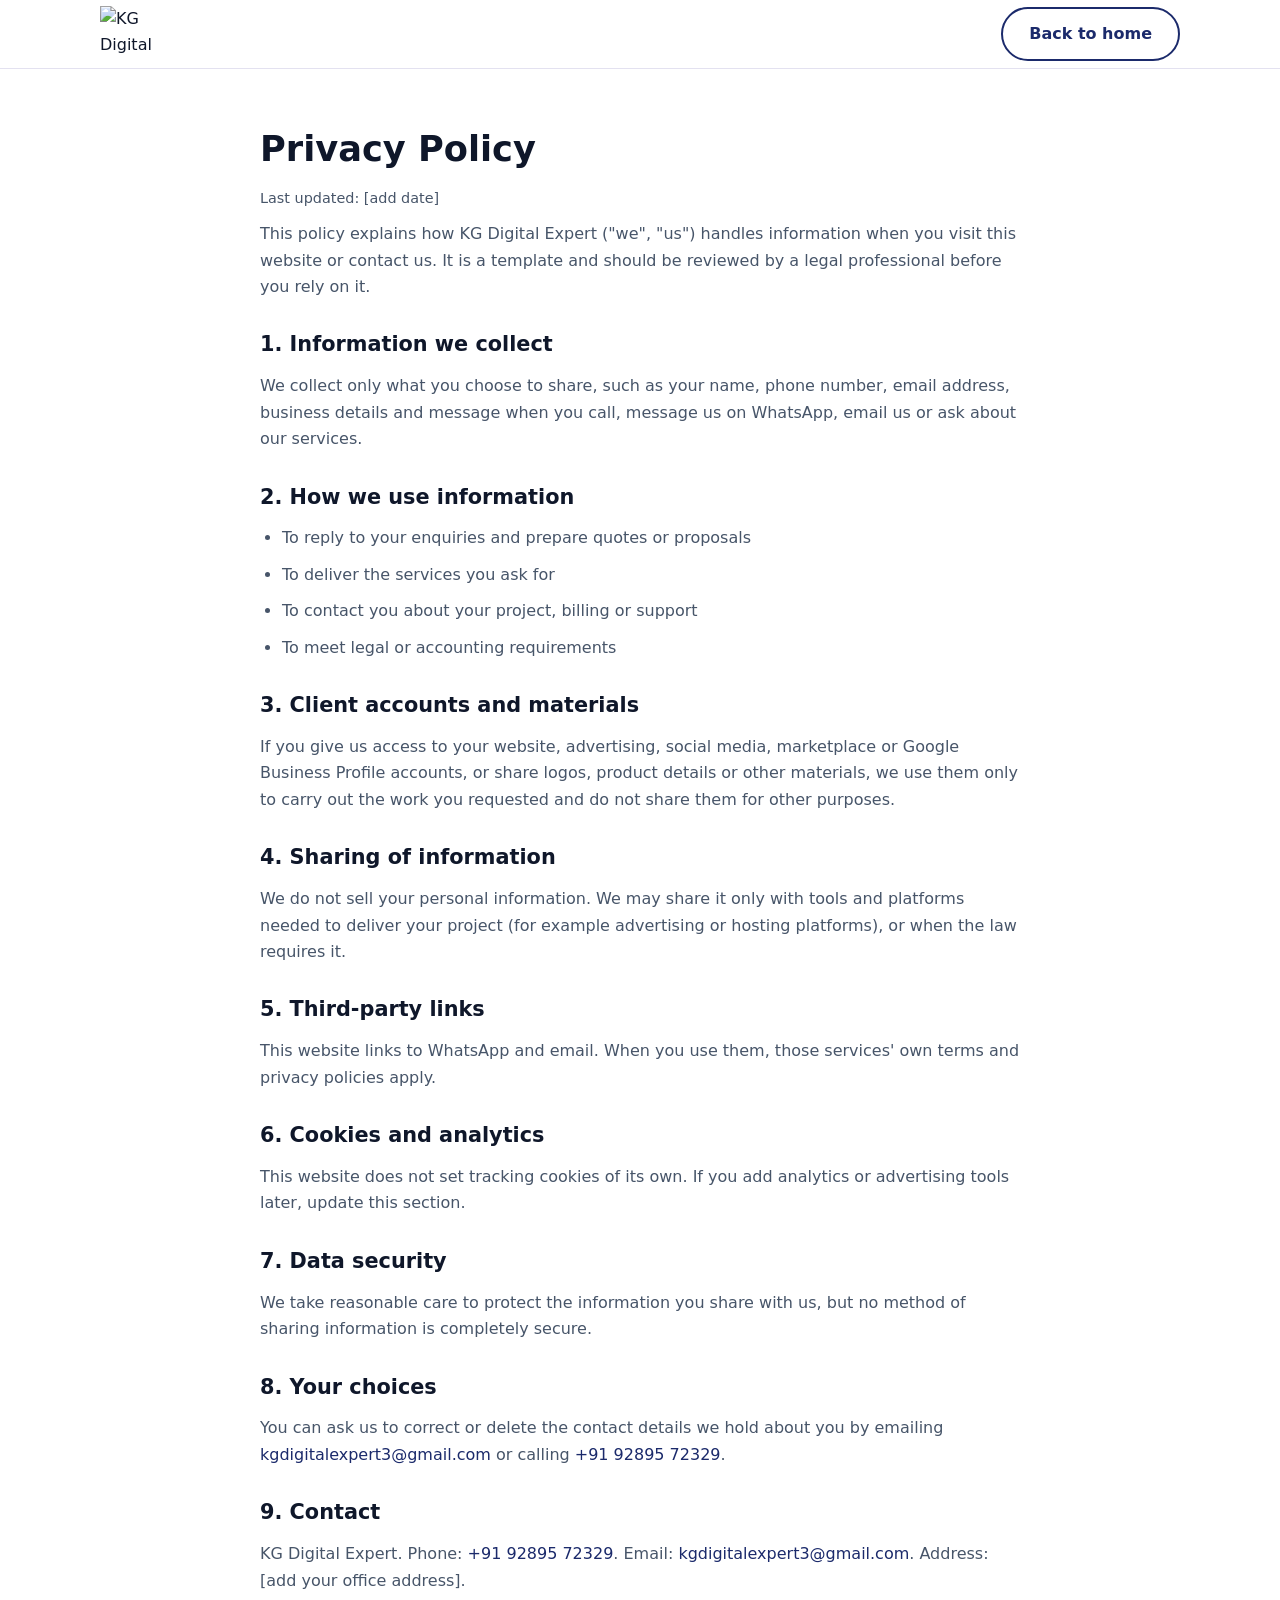
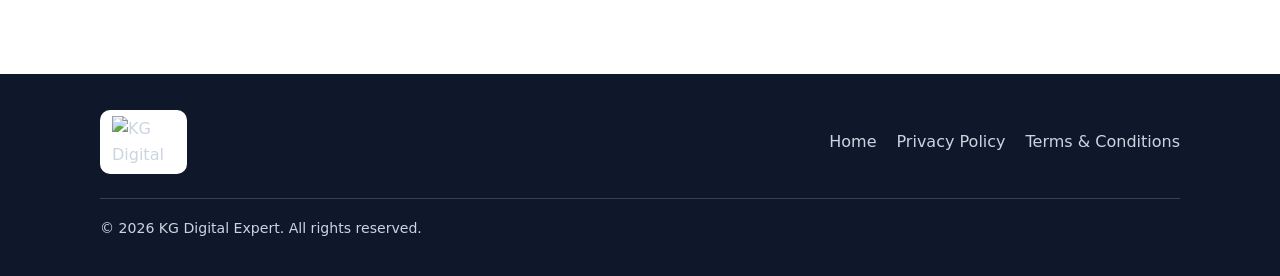
==== privacy.html @ b7b252a4 "Add files via upload" ====
<!DOCTYPE html>
<html lang="en">
<head>
  <meta charset="utf-8">
  <meta name="viewport" content="width=device-width, initial-scale=1">
  <title>Privacy Policy | KG Digital Expert</title>
  <meta name="description" content="How KG Digital Expert collects, uses and protects your information.">
  <link rel="icon" type="image/png" href="assets/favicon.png">
  <link rel="stylesheet" href="styles.css">
</head>
<body>
  <header class="site-header">
    <div class="container nav-wrap">
      <a class="brand" href="index.html"><img src="assets/logo.svg" alt="KG Digital Expert" width="763" height="629"></a>
      <a class="btn btn-outline" href="index.html">Back to home</a>
    </div>
  </header>

  <main class="legal">
    <div class="container">
      <h1>Privacy Policy</h1>
      <p class="updated">Last updated: [add date]</p>

      <p>This policy explains how KG Digital Expert ("we", "us") handles information when you visit this website or contact us. It is a template and should be reviewed by a legal professional before you rely on it.</p>

      <h2>1. Information we collect</h2>
      <p>We collect only what you choose to share, such as your name, phone number, email address, business details and message when you call, message us on WhatsApp, email us or ask about our services.</p>

      <h2>2. How we use information</h2>
      <ul>
        <li>To reply to your enquiries and prepare quotes or proposals</li>
        <li>To deliver the services you ask for</li>
        <li>To contact you about your project, billing or support</li>
        <li>To meet legal or accounting requirements</li>
      </ul>

      <h2>3. Client accounts and materials</h2>
      <p>If you give us access to your website, advertising, social media, marketplace or Google Business Profile accounts, or share logos, product details or other materials, we use them only to carry out the work you requested and do not share them for other purposes.</p>

      <h2>4. Sharing of information</h2>
      <p>We do not sell your personal information. We may share it only with tools and platforms needed to deliver your project (for example advertising or hosting platforms), or when the law requires it.</p>

      <h2>5. Third-party links</h2>
      <p>This website links to WhatsApp and email. When you use them, those services' own terms and privacy policies apply.</p>

      <h2>6. Cookies and analytics</h2>
      <p>This website does not set tracking cookies of its own. If you add analytics or advertising tools later, update this section.</p>

      <h2>7. Data security</h2>
      <p>We take reasonable care to protect the information you share with us, but no method of sharing information is completely secure.</p>

      <h2>8. Your choices</h2>
      <p>You can ask us to correct or delete the contact details we hold about you by emailing <a href="mailto:kgdigitalexpert3@gmail.com">kgdigitalexpert3@gmail.com</a> or calling <a href="tel:+919289572329">+91 92895 72329</a>.</p>

      <h2>9. Contact</h2>
      <p>KG Digital Expert. Phone: <a href="tel:+919289572329">+91 92895 72329</a>. Email: <a href="mailto:kgdigitalexpert3@gmail.com">kgdigitalexpert3@gmail.com</a>. Address: [add your office address].</p>
    </div>
  </main>

  <footer class="site-footer">
    <div class="container">
      <div class="footer-top">
        <div class="footer-brand"><img src="assets/logo.svg" alt="KG Digital Expert" width="763" height="629"></div>
        <ul class="footer-links">
          <li><a href="index.html">Home</a></li>
          <li><a href="privacy.html">Privacy Policy</a></li>
          <li><a href="terms.html">Terms &amp; Conditions</a></li>
        </ul>
      </div>
      <p class="copy">&copy; 2026 KG Digital Expert. All rights reserved.</p>
    </div>
  </footer>
</body>
</html>
---- styles.css ----
:root {
  --primary: #1b2a6b;
  --primary-dark: #111b4a;
  --accent: #f26a21;
  --whatsapp: #16a34a;
  --ink: #0f172a;
  --muted: #475569;
  --bg: #ffffff;
  --bg-soft: #f5f4fb;
  --border: #e3e1f0;
  --radius: 14px;
  --max: 1120px;
}

* { box-sizing: border-box; margin: 0; padding: 0; }
html { scroll-behavior: smooth; scroll-padding-top: 80px; }
body {
  font-family: system-ui, -apple-system, "Segoe UI", Roboto, Arial, sans-serif;
  color: var(--ink);
  background: var(--bg);
  line-height: 1.65;
}
img { max-width: 100%; display: block; }
a { color: var(--primary); text-decoration: none; }
a:hover { text-decoration: underline; }
.container { width: 100%; max-width: var(--max); margin: 0 auto; padding: 0 20px; }

.skip-link {
  position: absolute; left: -999px; top: 8px;
  background: var(--primary); color: #fff; padding: 8px 14px; border-radius: 8px; z-index: 200;
}
.skip-link:focus { left: 8px; text-decoration: none; }

/* Header */
.site-header {
  position: sticky; top: 0; z-index: 100;
  background: rgba(255,255,255,.96); backdrop-filter: blur(8px);
  border-bottom: 1px solid var(--border);
}
.nav-wrap { display: flex; align-items: center; justify-content: space-between; min-height: 68px; }
.brand { display: flex; align-items: center; gap: 12px; color: var(--ink); }
.brand:hover { text-decoration: none; }
.brand img { height: 56px; width: auto; }
.brand-text { display: flex; flex-direction: column; line-height: 1.2; }
.brand-name { font-weight: 800; font-size: 1.1rem; letter-spacing: .01em; }
.brand-tag { font-size: .75rem; color: var(--muted); }

.nav-list { display: flex; gap: 26px; list-style: none; align-items: center; }
.nav-list a { color: var(--ink); font-weight: 500; }
.nav-list a:hover { color: var(--primary); text-decoration: none; }
.nav-list .nav-call { background: var(--primary); color: #fff; padding: 8px 18px; border-radius: 999px; font-weight: 600; }
.nav-list .nav-call:hover { background: var(--primary-dark); color: #fff; }

.menu-toggle {
  display: none; background: none; border: 1px solid var(--border);
  border-radius: 10px; padding: 8px 12px; font-size: 1rem; cursor: pointer; color: var(--ink);
}

/* Buttons */
.btn {
  display: inline-block; padding: 12px 26px; border-radius: 999px;
  font-weight: 600; border: 2px solid transparent; cursor: pointer; transition: .2s; font-size: 1rem;
}
.btn:hover { text-decoration: none; transform: translateY(-1px); }
.btn-primary { background: var(--primary); color: #fff; }
.btn-primary:hover { background: var(--primary-dark); }
.btn-outline { border-color: var(--primary); color: var(--primary); background: transparent; }
.btn-outline:hover { background: var(--primary); color: #fff; }
.btn-whatsapp { background: var(--whatsapp); color: #fff; }
.btn-whatsapp:hover { background: #15803d; }

/* Sections */
section { padding: 80px 0; }
.eyebrow {
  text-transform: uppercase; letter-spacing: .12em; font-size: .78rem;
  font-weight: 700; color: var(--primary); margin-bottom: 10px;
}
h1 { font-size: clamp(2rem, 5vw, 3.1rem); line-height: 1.15; margin-bottom: 18px; }
h1 em { font-style: normal; color: var(--primary); }
h2 { font-size: clamp(1.6rem, 3.5vw, 2.2rem); line-height: 1.2; margin-bottom: 16px; }
h3 { font-size: 1.15rem; margin-bottom: 8px; }
.lead { color: var(--muted); font-size: 1.1rem; max-width: 640px; }
.section-head { margin-bottom: 40px; }

/* Hero */
.hero { background: linear-gradient(180deg, var(--bg-soft), #fff); padding: 80px 0 70px; }
.hero-grid { display: grid; grid-template-columns: 1.1fr .9fr; gap: 48px; align-items: center; }
.hero-actions { display: flex; flex-wrap: wrap; gap: 14px; margin-top: 28px; }
.badges { display: flex; flex-wrap: wrap; gap: 10px; margin-top: 26px; list-style: none; }
.badges li {
  background: #fff; border-left: 3px solid var(--accent); border: 1px solid var(--border); border-radius: 999px;
  padding: 6px 14px; font-size: .9rem; font-weight: 600; color: var(--primary-dark);
}
.hero-img img {
  border-radius: var(--radius); box-shadow: 0 20px 50px rgba(27,42,107,.18);
  width: 100%; max-width: 480px; margin: 0 auto; background: #fff; border: 1px solid var(--border);
}

/* About */
.about-grid { display: grid; grid-template-columns: 1.4fr 1fr; gap: 48px; align-items: start; }
.about-grid p + p { margin-top: 14px; color: var(--muted); }
.stats { display: grid; gap: 16px; }
.stat {
  background: var(--bg-soft); border: 1px solid var(--border);
  border-radius: var(--radius); padding: 20px;
}
.stat strong { display: block; font-size: 2rem; color: var(--primary); line-height: 1.1; }
.stat span { color: var(--muted); font-size: .95rem; }

/* Products */
.products { background: var(--bg-soft); }
.product-cards { display: grid; grid-template-columns: repeat(auto-fit, minmax(240px, 1fr)); gap: 24px; }
.product-card {
  background: #fff; border: 1px solid var(--border); border-radius: var(--radius);
  overflow: hidden; display: flex; flex-direction: column; transition: .2s;
}
.product-card:hover { box-shadow: 0 12px 30px rgba(27,42,107,.14); transform: translateY(-3px); }
.product-card img { width: 100%; aspect-ratio: 4 / 5; object-fit: cover; }
.product-body { padding: 18px 20px 22px; display: flex; flex-direction: column; gap: 6px; flex: 1; }
.product-body p { color: var(--muted); font-size: .95rem; flex: 1; }
.product-body .btn { margin-top: 10px; text-align: center; padding: 10px 18px; }

/* Services */
.cards { display: grid; grid-template-columns: repeat(auto-fit, minmax(250px, 1fr)); gap: 24px; }
.card {
  background: #fff; border: 1px solid var(--border); border-radius: var(--radius);
  padding: 26px; transition: .2s;
}
.card:hover { box-shadow: 0 12px 30px rgba(27,42,107,.12); transform: translateY(-3px); }
.card p { color: var(--muted); font-size: .98rem; }
.card-icon {
  width: 48px; height: 48px; border-radius: 12px; background: var(--bg-soft);
  border: 1px solid var(--border); display: grid; place-items: center; font-size: 1.5rem; margin-bottom: 14px;
}

/* Contact */
.contact { background: var(--bg-soft); }
.contact-grid { display: grid; grid-template-columns: repeat(auto-fit, minmax(240px, 1fr)); gap: 24px; }
.contact-box { background: #fff; border: 1px solid var(--border); border-radius: var(--radius); padding: 24px; }
.contact-box p, .contact-box a { word-break: break-word; }
.contact-actions { display: flex; flex-wrap: wrap; gap: 14px; margin-top: 28px; }

/* Footer */
.site-footer { background: var(--ink); color: #cbd5e1; padding: 36px 0; }
.footer-top { display: flex; flex-wrap: wrap; gap: 20px; justify-content: space-between; align-items: center; }
.footer-brand img { height: 64px; width: auto; background: #fff; border-radius: 10px; padding: 6px 12px; }
.footer-links { display: flex; flex-wrap: wrap; gap: 20px; list-style: none; }
.footer-links a { color: #cbd5e1; }
.copy { margin-top: 24px; padding-top: 18px; border-top: 1px solid #334155; font-size: .88rem; }

/* Floating call button (mobile) */
.float-call {
  display: none; position: fixed; right: 16px; bottom: 16px; z-index: 150;
  background: var(--whatsapp); color: #fff; padding: 12px 20px; border-radius: 999px;
  font-weight: 700; box-shadow: 0 8px 20px rgba(0,0,0,.25);
}
.float-call:hover { text-decoration: none; background: #15803d; }

/* Legal pages */
.legal { padding: 60px 0 80px; }
.legal .container { max-width: 800px; }
.legal h1 { font-size: 2.2rem; }
.legal h2 { font-size: 1.3rem; margin-top: 32px; }
.legal p, .legal li { color: var(--muted); margin-top: 10px; }
.legal ul { margin-left: 22px; }
.updated { color: var(--muted); font-size: .9rem; }

/* Responsive */
@media (max-width: 860px) {
  .hero-grid, .about-grid { grid-template-columns: 1fr; }
  section { padding: 56px 0; }
  .menu-toggle { display: block; }
  .nav { display: none; position: absolute; top: 68px; left: 0; right: 0; background: #fff; border-bottom: 1px solid var(--border); }
  .nav.open { display: block; }
  .nav-list { flex-direction: column; align-items: stretch; gap: 0; padding: 8px 20px 16px; }
  .nav-list a { display: block; padding: 12px 0; }
  .nav-list .nav-call { text-align: center; margin-top: 8px; }
  .float-call { display: block; }
}
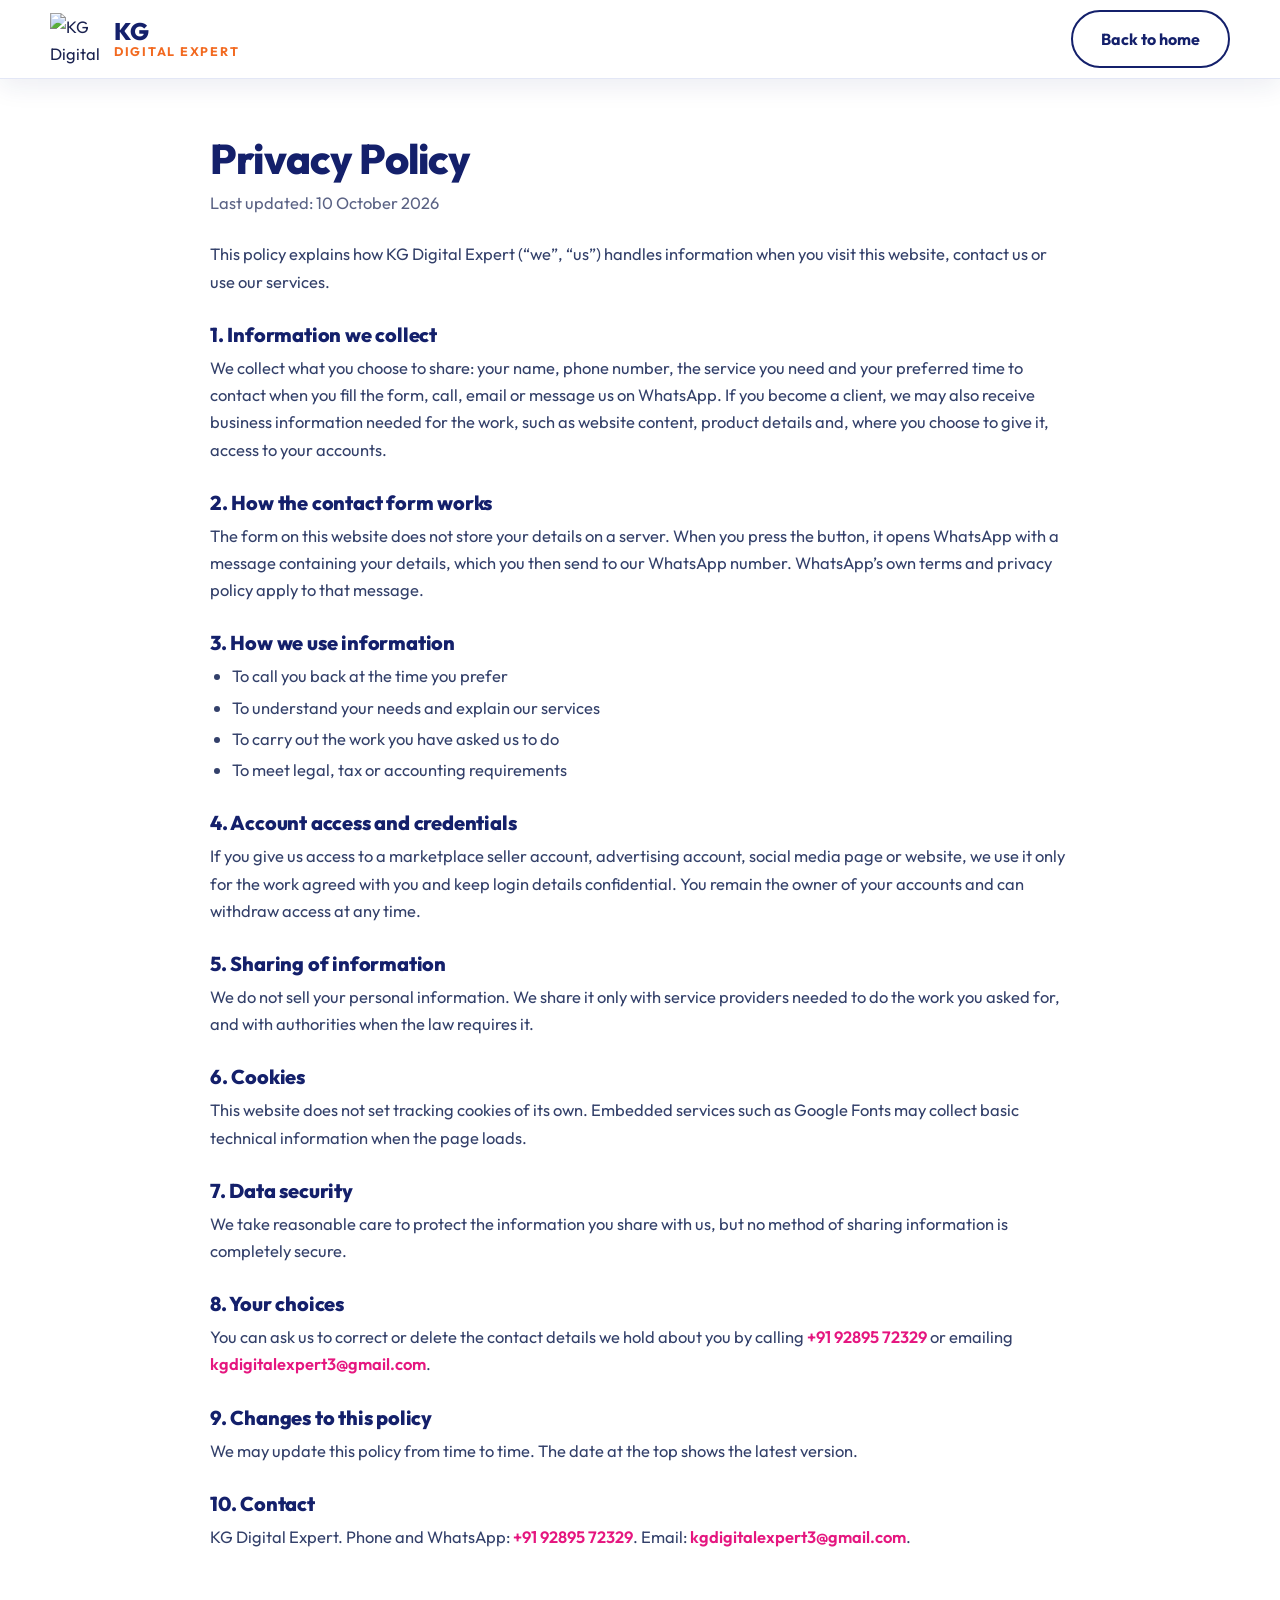
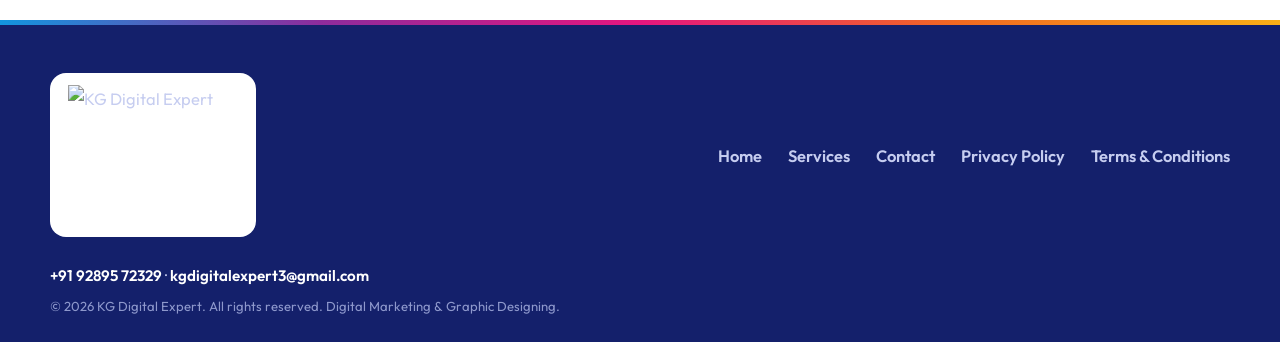
==== commit e2c2a6aa: "Add files via upload" ====
--- a/privacy.html
+++ b/privacy.html
@@ -5,55 +5,51 @@
   <meta name="viewport" content="width=device-width, initial-scale=1">
   <title>Privacy Policy | KG Digital Expert</title>
   <meta name="description" content="How KG Digital Expert collects, uses and protects your information.">
+  <meta name="theme-color" content="#14206b">
   <link rel="icon" type="image/png" href="assets/favicon.png">
+  <link rel="preconnect" href="https://fonts.googleapis.com">
+  <link rel="preconnect" href="https://fonts.gstatic.com" crossorigin>
+  <link rel="stylesheet" href="https://fonts.googleapis.com/css2?family=Outfit:wght@400;500;600;700;800&amp;display=swap">
   <link rel="stylesheet" href="styles.css">
 </head>
 <body>
-  <header class="site-header">
+  <header class="site-header scrolled">
     <div class="container nav-wrap">
-      <a class="brand" href="index.html"><img src="assets/logo.svg" alt="KG Digital Expert" width="763" height="629"></a>
+      <a class="brand" href="index.html"><img src="assets/favicon.png" alt="KG Digital Expert logo" width="52" height="52"><span class="brand-text"><span class="brand-name">KG</span><span class="brand-tag">Digital Expert</span></span></a>
       <a class="btn btn-outline" href="index.html">Back to home</a>
     </div>
   </header>
-
   <main class="legal">
     <div class="container">
       <h1>Privacy Policy</h1>
-      <p class="updated">Last updated: [add date]</p>
+      <p class="updated">Last updated: 10 October 2026</p>
 
-      <p>This policy explains how KG Digital Expert ("we", "us") handles information when you visit this website or contact us. It is a template and should be reviewed by a legal professional before you rely on it.</p>
-
+      <p>This policy explains how KG Digital Expert (&ldquo;we&rdquo;, &ldquo;us&rdquo;) handles information when you visit this website, contact us or use our services.</p>
       <h2>1. Information we collect</h2>
-      <p>We collect only what you choose to share, such as your name, phone number, email address, business details and message when you call, message us on WhatsApp, email us or ask about our services.</p>
-
-      <h2>2. How we use information</h2>
+      <p>We collect what you choose to share: your name, phone number, the service you need and your preferred time to contact when you fill the form, call, email or message us on WhatsApp. If you become a client, we may also receive business information needed for the work, such as website content, product details and, where you choose to give it, access to your accounts.</p>
+      <h2>2. How the contact form works</h2>
+      <p>The form on this website does not store your details on a server. When you press the button, it opens WhatsApp with a message containing your details, which you then send to our WhatsApp number. WhatsApp&rsquo;s own terms and privacy policy apply to that message.</p>
+      <h2>3. How we use information</h2>
       <ul>
-        <li>To reply to your enquiries and prepare quotes or proposals</li>
-        <li>To deliver the services you ask for</li>
-        <li>To contact you about your project, billing or support</li>
-        <li>To meet legal or accounting requirements</li>
+        <li>To call you back at the time you prefer</li>
+        <li>To understand your needs and explain our services</li>
+        <li>To carry out the work you have asked us to do</li>
+        <li>To meet legal, tax or accounting requirements</li>
       </ul>
-
-      <h2>3. Client accounts and materials</h2>
-      <p>If you give us access to your website, advertising, social media, marketplace or Google Business Profile accounts, or share logos, product details or other materials, we use them only to carry out the work you requested and do not share them for other purposes.</p>
-
-      <h2>4. Sharing of information</h2>
-      <p>We do not sell your personal information. We may share it only with tools and platforms needed to deliver your project (for example advertising or hosting platforms), or when the law requires it.</p>
-
-      <h2>5. Third-party links</h2>
-      <p>This website links to WhatsApp and email. When you use them, those services' own terms and privacy policies apply.</p>
-
-      <h2>6. Cookies and analytics</h2>
-      <p>This website does not set tracking cookies of its own. If you add analytics or advertising tools later, update this section.</p>
-
+      <h2>4. Account access and credentials</h2>
+      <p>If you give us access to a marketplace seller account, advertising account, social media page or website, we use it only for the work agreed with you and keep login details confidential. You remain the owner of your accounts and can withdraw access at any time.</p>
+      <h2>5. Sharing of information</h2>
+      <p>We do not sell your personal information. We share it only with service providers needed to do the work you asked for, and with authorities when the law requires it.</p>
+      <h2>6. Cookies</h2>
+      <p>This website does not set tracking cookies of its own. Embedded services such as Google Fonts may collect basic technical information when the page loads.</p>
       <h2>7. Data security</h2>
       <p>We take reasonable care to protect the information you share with us, but no method of sharing information is completely secure.</p>
-
       <h2>8. Your choices</h2>
-      <p>You can ask us to correct or delete the contact details we hold about you by emailing <a href="mailto:kgdigitalexpert3@gmail.com">kgdigitalexpert3@gmail.com</a> or calling <a href="tel:+919289572329">+91 92895 72329</a>.</p>
-
-      <h2>9. Contact</h2>
-      <p>KG Digital Expert. Phone: <a href="tel:+919289572329">+91 92895 72329</a>. Email: <a href="mailto:kgdigitalexpert3@gmail.com">kgdigitalexpert3@gmail.com</a>. Address: [add your office address].</p>
+      <p>You can ask us to correct or delete the contact details we hold about you by calling <a href="tel:+919289572329">+91 92895 72329</a> or emailing <a href="mailto:kgdigitalexpert3@gmail.com">kgdigitalexpert3@gmail.com</a>.</p>
+      <h2>9. Changes to this policy</h2>
+      <p>We may update this policy from time to time. The date at the top shows the latest version.</p>
+      <h2>10. Contact</h2>
+      <p>KG Digital Expert. Phone and WhatsApp: <a href="tel:+919289572329">+91 92895 72329</a>. Email: <a href="mailto:kgdigitalexpert3@gmail.com">kgdigitalexpert3@gmail.com</a>.</p>
     </div>
   </main>
 
@@ -63,12 +59,16 @@
         <div class="footer-brand"><img src="assets/logo.svg" alt="KG Digital Expert" width="763" height="629"></div>
         <ul class="footer-links">
           <li><a href="index.html">Home</a></li>
+          <li><a href="index.html#services">Services</a></li>
+          <li><a href="index.html#contact">Contact</a></li>
           <li><a href="privacy.html">Privacy Policy</a></li>
           <li><a href="terms.html">Terms &amp; Conditions</a></li>
         </ul>
       </div>
-      <p class="copy">&copy; 2026 KG Digital Expert. All rights reserved.</p>
+      <p class="footer-addr"><a href="tel:+919289572329">+91 92895 72329</a> &middot; <a href="mailto:kgdigitalexpert3@gmail.com">kgdigitalexpert3@gmail.com</a></p>
+      <p class="copy">&copy; <span id="yr">2026</span> KG Digital Expert. All rights reserved. Digital Marketing &amp; Graphic Designing.</p>
     </div>
   </footer>
+  <script>document.getElementById('yr').textContent=new Date().getFullYear();</script>
 </body>
 </html>
--- a/styles.css
+++ b/styles.css
@@ -1,179 +1,174 @@
-:root {
-  --primary: #1b2a6b;
-  --primary-dark: #111b4a;
-  --accent: #f26a21;
-  --whatsapp: #16a34a;
-  --ink: #0f172a;
-  --muted: #475569;
-  --bg: #ffffff;
-  --bg-soft: #f5f4fb;
-  --border: #e3e1f0;
-  --radius: 14px;
-  --max: 1120px;
+/* KG Digital Expert - colours come from the logo and are variables, change them here */
+:root{--navy:#14206b;--blue:#1296e0;--orange:#f26a21;--yellow:#fbb017;--pink:#e5167f;--purple:#8e2c9c;--green:#25d366;--ink:#1a2250;--muted:#5b6385;--cream:#f6f8ff;--line:#e3e7f6;
+--grad:linear-gradient(90deg,var(--blue),var(--purple),var(--pink),var(--orange),var(--yellow))}
+*{box-sizing:border-box;margin:0;padding:0}
+html{scroll-behavior:smooth;scroll-padding-top:90px}
+body{font-family:'Outfit',system-ui,-apple-system,Segoe UI,Roboto,Arial,sans-serif;color:var(--ink);background:#fff;line-height:1.65;font-size:16.5px;-webkit-font-smoothing:antialiased;overflow-x:hidden}
+img{max-width:100%;height:auto;display:block}
+a{color:inherit;text-decoration:none}
+ul{list-style:none}
+.container{width:min(1180px,100% - 40px);margin-inline:auto}
+h1,h2,h3{line-height:1.15;color:var(--navy);font-weight:800}
+h1{font-size:clamp(2.2rem,5vw,3.7rem);letter-spacing:-.02em}
+h2{font-size:clamp(1.7rem,3.2vw,2.5rem);letter-spacing:-.01em}
+h3{font-size:1.22rem}
+.grad{background:linear-gradient(90deg,var(--blue),var(--purple),var(--pink),var(--orange),var(--blue));background-size:250% 100%;-webkit-background-clip:text;background-clip:text;color:transparent;animation:shift 6s linear infinite}
+@keyframes shift{to{background-position:250% 0}}
+.eyebrow{display:inline-block;font-size:.8rem;font-weight:700;letter-spacing:.14em;text-transform:uppercase;color:var(--pink);margin-bottom:12px}
+.progress{position:fixed;top:0;left:0;height:4px;width:0;background:var(--grad);z-index:100}
+.btn{display:inline-flex;align-items:center;justify-content:center;gap:8px;padding:14px 28px;border-radius:999px;font-weight:700;font-size:1rem;border:2px solid transparent;cursor:pointer;font-family:inherit;transition:transform .2s,box-shadow .2s,background .2s}
+.btn:hover{transform:translateY(-3px)}
+.btn-primary{background:linear-gradient(100deg,var(--orange),var(--pink),var(--purple));background-size:200% 100%;color:#fff;box-shadow:0 10px 24px rgba(229,22,127,.3);animation:pulse 2.8s ease-in-out infinite}
+.btn-primary:hover{background-position:100% 0}
+@keyframes pulse{0%,100%{box-shadow:0 10px 24px rgba(229,22,127,.3)}50%{box-shadow:0 10px 34px rgba(242,106,33,.5)}}
+.btn-whatsapp{background:var(--green);color:#fff;box-shadow:0 10px 24px rgba(37,211,102,.3)}
+.btn-outline{border-color:var(--navy);color:var(--navy);background:#fff}
+.btn-outline:hover{background:var(--navy);color:#fff}
+.btn-light{background:#fff;color:var(--navy)}
+.btn-block{width:100%}
+.topbar{background:var(--navy);color:#cdd6ff;font-size:.85rem}
+.topbar-in{display:flex;justify-content:space-between;align-items:center;gap:16px;padding:8px 0}
+.tb-links{display:flex;gap:22px}
+.topbar a{display:inline-flex;align-items:center;gap:6px;font-weight:600;color:#fff}
+.site-header{position:sticky;top:0;z-index:50;background:rgba(255,255,255,.92);backdrop-filter:blur(10px);border-bottom:1px solid transparent;transition:box-shadow .3s,border-color .3s}
+.site-header.scrolled{border-color:var(--line);box-shadow:0 8px 24px rgba(20,32,107,.08)}
+.nav-wrap{display:flex;align-items:center;justify-content:space-between;gap:20px;padding:10px 0}
+.brand{display:flex;align-items:center;gap:12px}
+.brand img{width:52px;height:52px;object-fit:contain}
+.brand-text{display:flex;flex-direction:column;line-height:1}
+.brand-name{font-weight:800;font-size:1.5rem;color:var(--navy)}
+.brand-tag{font-weight:700;font-size:.78rem;letter-spacing:.14em;text-transform:uppercase;color:var(--orange);margin-top:3px}
+.nav{display:flex;align-items:center;gap:26px;font-weight:600;font-size:.97rem}
+.nav a:not(.btn){position:relative;padding:4px 0}
+.nav a:not(.btn)::after{content:"";position:absolute;left:0;bottom:-2px;height:3px;width:0;border-radius:3px;background:var(--grad);transition:width .3s}
+.nav a:not(.btn):hover::after{width:100%}
+.nav-cta{padding:10px 22px}
+.menu-btn{display:none;background:var(--navy);color:#fff;border:0;border-radius:8px;padding:9px 16px;font-weight:700;font-family:inherit;cursor:pointer}
+.hero{position:relative;background:linear-gradient(180deg,var(--cream),#fff);padding:72px 0 90px;overflow:hidden}
+.blob{position:absolute;border-radius:50%;filter:blur(70px);opacity:.35;animation:float 12s ease-in-out infinite}
+.b1{width:360px;height:360px;background:var(--blue);top:-80px;left:-80px}
+.b2{width:320px;height:320px;background:var(--pink);right:-60px;top:60px;animation-delay:-4s}
+.b3{width:280px;height:280px;background:var(--yellow);bottom:-100px;left:42%;animation-delay:-8s}
+@keyframes float{0%,100%{transform:translate(0,0) scale(1)}50%{transform:translate(30px,-24px) scale(1.08)}}
+.hero-grid{position:relative;display:grid;grid-template-columns:1.1fr .9fr;gap:50px;align-items:center}
+.rot{font-size:1.2rem;font-weight:600;color:var(--muted);margin-top:16px;min-height:1.8em}
+.rot b{color:var(--orange);display:inline-block;transition:opacity .3s,transform .3s}
+.rot b.out{opacity:0;transform:translateY(8px)}
+.lead{font-size:1.1rem;color:var(--muted);margin:14px 0 28px;max-width:560px}
+.hero-actions{display:flex;flex-wrap:wrap;gap:14px}
+.hero-visual{position:relative;display:flex;justify-content:center;padding:34px}
+.hv-card{width:min(430px,100%);background:#fff;border-radius:36px;border:1px solid var(--line);box-shadow:0 30px 70px rgba(20,32,107,.16);padding:34px;transition:transform .2s ease-out;animation:bob 6s ease-in-out infinite}
+@keyframes bob{0%,100%{translate:0 0}50%{translate:0 -12px}}
+.hv-card img{width:100%;height:auto}
+.px{position:absolute;width:20px;height:20px;border-radius:5px;animation:drift 5s ease-in-out infinite}
+.p1{background:var(--blue);top:6%;right:12%}.p2{background:var(--pink);top:14%;right:3%;animation-delay:-1s;width:14px;height:14px}
+.p3{background:var(--orange);top:24%;right:8%;animation-delay:-2s;width:26px;height:26px}.p4{background:var(--yellow);bottom:12%;right:5%;animation-delay:-3s}
+.p5{background:var(--purple);bottom:4%;left:20%;animation-delay:-.5s;width:14px;height:14px}.p6{background:var(--blue);top:40%;left:0;animation-delay:-2.5s;width:16px;height:16px}
+.p7{background:var(--pink);bottom:28%;left:4%;animation-delay:-1.5s;width:12px;height:12px}.p8{background:var(--yellow);top:2%;left:30%;animation-delay:-3.5s;width:14px;height:14px}
+@keyframes drift{0%,100%{transform:translate(0,0) rotate(0)}50%{transform:translate(10px,-18px) rotate(25deg)}}
+.chip{position:absolute;display:flex;align-items:center;gap:8px;background:#fff;color:var(--navy);padding:10px 18px;border-radius:999px;font-weight:700;font-size:.92rem;box-shadow:0 14px 30px rgba(20,32,107,.18);animation:bob 5s ease-in-out infinite}
+.chip svg{color:var(--pink)}
+.c1{top:10px;left:0}.c2{top:50%;right:-6px;animation-delay:-2s}.c3{bottom:8px;left:12px;animation-delay:-3.5s}
+.anim-in{opacity:0;transform:translateY(26px);animation:rise .8s cubic-bezier(.2,.7,.2,1) forwards;animation-delay:var(--d,0s)}
+@keyframes rise{to{opacity:1;transform:none}}
+.marquee{background:var(--navy);overflow:hidden;padding:16px 0;white-space:nowrap}
+.marquee-track{display:inline-flex;gap:0;animation:scroll 32s linear infinite}
+.marquee span{display:inline-flex;align-items:center;color:#fff;font-weight:700;font-size:1.05rem;padding:0 26px}
+.marquee span::after{content:"";width:10px;height:10px;border-radius:3px;margin-left:52px;background:var(--orange)}
+.marquee span:nth-child(3n+2)::after{background:var(--blue)}.marquee span:nth-child(3n)::after{background:var(--pink)}
+@keyframes scroll{to{transform:translateX(-50%)}}
+.section{padding:90px 0}
+.tinted{background:var(--cream)}
+.section-head{text-align:center;max-width:680px;margin:0 auto 48px}
+.section-head p{color:var(--muted);margin-top:10px}
+.about-grid{display:grid;grid-template-columns:1.1fr .9fr;gap:56px;align-items:center}
+.about-text p{color:var(--muted);margin-top:14px}
+.ticks{margin-top:20px;display:grid;gap:10px}
+.ticks li{display:flex;gap:10px;align-items:flex-start;font-weight:600}
+.ticks svg{flex:0 0 22px;color:var(--orange);margin-top:2px}
+.about-card{background:#fff;border:1px solid var(--line);border-radius:28px;padding:36px;box-shadow:0 24px 50px rgba(20,32,107,.1)}
+.cards{display:grid;grid-template-columns:repeat(3,1fr);gap:26px}
+.cards .card:last-child:nth-child(3n+1){grid-column:2}
+.card{--c:var(--blue);position:relative;background:#fff;border:1px solid var(--line);border-radius:22px;padding:32px 28px;display:flex;flex-direction:column;box-shadow:0 10px 30px rgba(20,32,107,.06);overflow:hidden;transition:transform .25s,box-shadow .25s}
+.card::before{content:"";position:absolute;left:0;top:0;right:0;height:5px;background:var(--c);transform:scaleX(0);transform-origin:left;transition:transform .4s}
+.card:hover{transform:translateY(-8px);box-shadow:0 26px 50px rgba(20,32,107,.14)}
+.card:hover::before{transform:scaleX(1)}
+.c-blue{--c:var(--blue)}.c-orange{--c:var(--orange)}.c-purple{--c:var(--purple)}.c-pink{--c:var(--pink)}.c-yellow{--c:var(--yellow)}.c-green{--c:var(--green)}
+.card-icon{width:58px;height:58px;border-radius:16px;background:var(--c);color:#fff;display:grid;place-items:center;margin-bottom:18px;transition:transform .4s}
+.card:hover .card-icon{transform:rotate(-8deg) scale(1.1)}
+.card p{color:var(--muted);margin:10px 0 14px}
+.mini{display:grid;gap:8px;margin-bottom:20px;font-size:.96rem}
+.mini li{padding-left:22px;position:relative}
+.mini li::before{content:"";position:absolute;left:0;top:.6em;width:10px;height:10px;border-radius:3px;background:var(--c)}
+.card-link{margin-top:auto;font-weight:700;color:var(--navy);display:inline-flex;align-items:center;gap:6px}
+.card-link svg{transition:transform .25s}
+.card-link:hover svg{transform:translateX(5px)}
+.steps{display:grid;grid-template-columns:repeat(4,1fr);gap:22px}
+.step{background:#fff;border:1px solid var(--line);border-radius:20px;padding:28px 22px;transition:transform .25s,box-shadow .25s}
+.step:hover{transform:translateY(-6px);box-shadow:0 20px 40px rgba(20,32,107,.1)}
+.step p{color:var(--muted);font-size:.96rem;margin-top:8px}
+.num{width:44px;height:44px;border-radius:50%;background:var(--grad);color:#fff;display:grid;place-items:center;font-weight:800;margin-bottom:14px}
+.cta{background:linear-gradient(110deg,var(--navy),#3a2a8c,var(--purple));background-size:200% 100%;animation:shift 10s ease-in-out infinite alternate;color:#fff;padding:60px 0}
+.cta h2{color:#fff}
+.cta p{color:#dcd9ff;margin-top:6px}
+.cta-in{display:flex;align-items:center;justify-content:space-between;gap:24px;flex-wrap:wrap}
+.contact-grid{display:grid;grid-template-columns:1.1fr .9fr;gap:30px;align-items:start}
+.lead-form{background:#fff;border:1px solid var(--line);border-radius:24px;padding:36px;box-shadow:0 20px 50px rgba(20,32,107,.1);border-top:5px solid transparent;border-image:var(--grad) 1}
+.lead-form h3{font-size:1.45rem;margin-bottom:12px}
+.lead-form label{display:block;font-weight:700;font-size:.9rem;margin:16px 0 6px}
+.lead-form input,.lead-form select{width:100%;padding:14px 16px;border:1.5px solid var(--line);border-radius:12px;font:inherit;background:#fff;color:var(--ink);transition:border-color .2s,box-shadow .2s}
+.lead-form input:focus,.lead-form select:focus{outline:none;border-color:var(--blue);box-shadow:0 0 0 4px rgba(18,150,224,.18)}
+.lead-form .btn{margin-top:22px}
+.form-err{margin-top:14px;color:#b3261e;font-weight:600;font-size:.92rem}
+.form-note{margin-top:12px;font-size:.82rem;color:var(--muted)}
+.contact-side{display:grid;gap:16px}
+.contact-box{display:flex;align-items:center;gap:16px;background:#fff;border:1px solid var(--line);border-radius:18px;padding:20px 22px;box-shadow:0 8px 24px rgba(20,32,107,.06);transition:transform .25s,border-color .25s}
+a.contact-box:hover{border-color:var(--pink);transform:translateX(6px)}
+.ci{width:52px;height:52px;border-radius:14px;background:var(--navy);color:#fff;display:grid;place-items:center;flex:0 0 52px}
+.contact-box:nth-child(2) .ci{background:var(--green)}.contact-box:nth-child(3) .ci{background:var(--orange)}
+.contact-box strong{display:block;color:var(--navy)}
+.contact-box em{font-style:normal;color:var(--muted);font-size:.95rem;word-break:break-word}
+.site-footer{background:var(--navy);color:#c6cdf0;padding:48px 0 24px;border-top:5px solid transparent;border-image:var(--grad) 1}
+.footer-top{display:flex;justify-content:space-between;align-items:center;gap:30px;flex-wrap:wrap}
+.footer-brand{background:#fff;border-radius:16px;padding:12px 18px}
+.footer-brand img{width:170px;height:auto}
+.footer-links{display:flex;flex-wrap:wrap;gap:10px 26px;font-weight:600}
+.footer-links a:hover{color:var(--yellow)}
+.footer-addr{margin-top:26px;font-size:.95rem}
+.footer-addr a{color:#fff;font-weight:600}
+.copy{margin-top:8px;font-size:.82rem;color:#8e98cc}
+.legal{padding:56px 0 70px}
+.legal .container{max-width:860px}
+.legal h1{font-size:clamp(1.9rem,4vw,2.6rem)}
+.legal .updated{color:var(--muted);margin:6px 0 24px}
+.legal h2{font-size:1.25rem;margin:28px 0 8px}
+.legal p,.legal li{color:#33406a}
+.legal ul{list-style:disc;padding-left:22px;display:grid;gap:4px;margin-top:6px}
+.legal a{color:var(--pink);font-weight:600}
+.mobile-bar{display:none}
+.js .reveal{opacity:0;transform:translateY(30px) scale(.97);transition:opacity .7s,transform .7s}
+.js .reveal.in{opacity:1;transform:none}
+@media(max-width:980px){
+ .hero-grid,.about-grid,.contact-grid{grid-template-columns:1fr}
+ .hero-visual{padding:14px 20px}.hv-card{width:min(340px,86%)}
+ .cards{grid-template-columns:1fr 1fr}.cards .card:last-child:nth-child(3n+1){grid-column:auto}.steps{grid-template-columns:1fr 1fr}
 }
-
-* { box-sizing: border-box; margin: 0; padding: 0; }
-html { scroll-behavior: smooth; scroll-padding-top: 80px; }
-body {
-  font-family: system-ui, -apple-system, "Segoe UI", Roboto, Arial, sans-serif;
-  color: var(--ink);
-  background: var(--bg);
-  line-height: 1.65;
+@media(max-width:860px){
+ .topbar span:first-child{display:none}.topbar-in{justify-content:center}.tb-links a:first-child{display:none}
+ .menu-btn{display:block}
+ .nav{position:absolute;left:0;right:0;top:100%;background:#fff;border-bottom:1px solid var(--line);flex-direction:column;align-items:stretch;gap:0;padding:8px 20px 18px;display:none}
+ .nav.open{display:flex}.nav a{padding:12px 0;border-bottom:1px solid var(--line)}.nav a::after{display:none}.nav .nav-cta{margin-top:12px;border:0}
+ .section{padding:62px 0}
+ .mobile-bar{display:grid;grid-template-columns:1fr 1fr;position:fixed;left:0;right:0;bottom:0;z-index:60;box-shadow:0 -6px 20px rgba(0,0,0,.15)}
+ .mobile-bar a{padding:15px;text-align:center;font-weight:800;color:#fff}
+ .mb-call{background:var(--navy)}.mb-wa{background:var(--green)}
+ body{padding-bottom:54px}
 }
-img { max-width: 100%; display: block; }
-a { color: var(--primary); text-decoration: none; }
-a:hover { text-decoration: underline; }
-.container { width: 100%; max-width: var(--max); margin: 0 auto; padding: 0 20px; }
-
-.skip-link {
-  position: absolute; left: -999px; top: 8px;
-  background: var(--primary); color: #fff; padding: 8px 14px; border-radius: 8px; z-index: 200;
+@media(max-width:600px){
+ .cards,.steps{grid-template-columns:1fr}.lead-form{padding:24px 20px}.hero{padding:40px 0 56px}
+ .btn{width:100%}.hero-actions{flex-direction:column}.c2{right:0}
 }
-.skip-link:focus { left: 8px; text-decoration: none; }
-
-/* Header */
-.site-header {
-  position: sticky; top: 0; z-index: 100;
-  background: rgba(255,255,255,.96); backdrop-filter: blur(8px);
-  border-bottom: 1px solid var(--border);
+@media(prefers-reduced-motion:reduce){
+ *,*::before,*::after{animation:none!important;transition:none!important}
+ .anim-in,.js .reveal{opacity:1;transform:none}
 }
-.nav-wrap { display: flex; align-items: center; justify-content: space-between; min-height: 68px; }
-.brand { display: flex; align-items: center; gap: 12px; color: var(--ink); }
-.brand:hover { text-decoration: none; }
-.brand img { height: 56px; width: auto; }
-.brand-text { display: flex; flex-direction: column; line-height: 1.2; }
-.brand-name { font-weight: 800; font-size: 1.1rem; letter-spacing: .01em; }
-.brand-tag { font-size: .75rem; color: var(--muted); }
-
-.nav-list { display: flex; gap: 26px; list-style: none; align-items: center; }
-.nav-list a { color: var(--ink); font-weight: 500; }
-.nav-list a:hover { color: var(--primary); text-decoration: none; }
-.nav-list .nav-call { background: var(--primary); color: #fff; padding: 8px 18px; border-radius: 999px; font-weight: 600; }
-.nav-list .nav-call:hover { background: var(--primary-dark); color: #fff; }
-
-.menu-toggle {
-  display: none; background: none; border: 1px solid var(--border);
-  border-radius: 10px; padding: 8px 12px; font-size: 1rem; cursor: pointer; color: var(--ink);
-}
-
-/* Buttons */
-.btn {
-  display: inline-block; padding: 12px 26px; border-radius: 999px;
-  font-weight: 600; border: 2px solid transparent; cursor: pointer; transition: .2s; font-size: 1rem;
-}
-.btn:hover { text-decoration: none; transform: translateY(-1px); }
-.btn-primary { background: var(--primary); color: #fff; }
-.btn-primary:hover { background: var(--primary-dark); }
-.btn-outline { border-color: var(--primary); color: var(--primary); background: transparent; }
-.btn-outline:hover { background: var(--primary); color: #fff; }
-.btn-whatsapp { background: var(--whatsapp); color: #fff; }
-.btn-whatsapp:hover { background: #15803d; }
-
-/* Sections */
-section { padding: 80px 0; }
-.eyebrow {
-  text-transform: uppercase; letter-spacing: .12em; font-size: .78rem;
-  font-weight: 700; color: var(--primary); margin-bottom: 10px;
-}
-h1 { font-size: clamp(2rem, 5vw, 3.1rem); line-height: 1.15; margin-bottom: 18px; }
-h1 em { font-style: normal; color: var(--primary); }
-h2 { font-size: clamp(1.6rem, 3.5vw, 2.2rem); line-height: 1.2; margin-bottom: 16px; }
-h3 { font-size: 1.15rem; margin-bottom: 8px; }
-.lead { color: var(--muted); font-size: 1.1rem; max-width: 640px; }
-.section-head { margin-bottom: 40px; }
-
-/* Hero */
-.hero { background: linear-gradient(180deg, var(--bg-soft), #fff); padding: 80px 0 70px; }
-.hero-grid { display: grid; grid-template-columns: 1.1fr .9fr; gap: 48px; align-items: center; }
-.hero-actions { display: flex; flex-wrap: wrap; gap: 14px; margin-top: 28px; }
-.badges { display: flex; flex-wrap: wrap; gap: 10px; margin-top: 26px; list-style: none; }
-.badges li {
-  background: #fff; border-left: 3px solid var(--accent); border: 1px solid var(--border); border-radius: 999px;
-  padding: 6px 14px; font-size: .9rem; font-weight: 600; color: var(--primary-dark);
-}
-.hero-img img {
-  border-radius: var(--radius); box-shadow: 0 20px 50px rgba(27,42,107,.18);
-  width: 100%; max-width: 480px; margin: 0 auto; background: #fff; border: 1px solid var(--border);
-}
-
-/* About */
-.about-grid { display: grid; grid-template-columns: 1.4fr 1fr; gap: 48px; align-items: start; }
-.about-grid p + p { margin-top: 14px; color: var(--muted); }
-.stats { display: grid; gap: 16px; }
-.stat {
-  background: var(--bg-soft); border: 1px solid var(--border);
-  border-radius: var(--radius); padding: 20px;
-}
-.stat strong { display: block; font-size: 2rem; color: var(--primary); line-height: 1.1; }
-.stat span { color: var(--muted); font-size: .95rem; }
-
-/* Products */
-.products { background: var(--bg-soft); }
-.product-cards { display: grid; grid-template-columns: repeat(auto-fit, minmax(240px, 1fr)); gap: 24px; }
-.product-card {
-  background: #fff; border: 1px solid var(--border); border-radius: var(--radius);
-  overflow: hidden; display: flex; flex-direction: column; transition: .2s;
-}
-.product-card:hover { box-shadow: 0 12px 30px rgba(27,42,107,.14); transform: translateY(-3px); }
-.product-card img { width: 100%; aspect-ratio: 4 / 5; object-fit: cover; }
-.product-body { padding: 18px 20px 22px; display: flex; flex-direction: column; gap: 6px; flex: 1; }
-.product-body p { color: var(--muted); font-size: .95rem; flex: 1; }
-.product-body .btn { margin-top: 10px; text-align: center; padding: 10px 18px; }
-
-/* Services */
-.cards { display: grid; grid-template-columns: repeat(auto-fit, minmax(250px, 1fr)); gap: 24px; }
-.card {
-  background: #fff; border: 1px solid var(--border); border-radius: var(--radius);
-  padding: 26px; transition: .2s;
-}
-.card:hover { box-shadow: 0 12px 30px rgba(27,42,107,.12); transform: translateY(-3px); }
-.card p { color: var(--muted); font-size: .98rem; }
-.card-icon {
-  width: 48px; height: 48px; border-radius: 12px; background: var(--bg-soft);
-  border: 1px solid var(--border); display: grid; place-items: center; font-size: 1.5rem; margin-bottom: 14px;
-}
-
-/* Contact */
-.contact { background: var(--bg-soft); }
-.contact-grid { display: grid; grid-template-columns: repeat(auto-fit, minmax(240px, 1fr)); gap: 24px; }
-.contact-box { background: #fff; border: 1px solid var(--border); border-radius: var(--radius); padding: 24px; }
-.contact-box p, .contact-box a { word-break: break-word; }
-.contact-actions { display: flex; flex-wrap: wrap; gap: 14px; margin-top: 28px; }
-
-/* Footer */
-.site-footer { background: var(--ink); color: #cbd5e1; padding: 36px 0; }
-.footer-top { display: flex; flex-wrap: wrap; gap: 20px; justify-content: space-between; align-items: center; }
-.footer-brand img { height: 64px; width: auto; background: #fff; border-radius: 10px; padding: 6px 12px; }
-.footer-links { display: flex; flex-wrap: wrap; gap: 20px; list-style: none; }
-.footer-links a { color: #cbd5e1; }
-.copy { margin-top: 24px; padding-top: 18px; border-top: 1px solid #334155; font-size: .88rem; }
-
-/* Floating call button (mobile) */
-.float-call {
-  display: none; position: fixed; right: 16px; bottom: 16px; z-index: 150;
-  background: var(--whatsapp); color: #fff; padding: 12px 20px; border-radius: 999px;
-  font-weight: 700; box-shadow: 0 8px 20px rgba(0,0,0,.25);
-}
-.float-call:hover { text-decoration: none; background: #15803d; }
-
-/* Legal pages */
-.legal { padding: 60px 0 80px; }
-.legal .container { max-width: 800px; }
-.legal h1 { font-size: 2.2rem; }
-.legal h2 { font-size: 1.3rem; margin-top: 32px; }
-.legal p, .legal li { color: var(--muted); margin-top: 10px; }
-.legal ul { margin-left: 22px; }
-.updated { color: var(--muted); font-size: .9rem; }
-
-/* Responsive */
-@media (max-width: 860px) {
-  .hero-grid, .about-grid { grid-template-columns: 1fr; }
-  section { padding: 56px 0; }
-  .menu-toggle { display: block; }
-  .nav { display: none; position: absolute; top: 68px; left: 0; right: 0; background: #fff; border-bottom: 1px solid var(--border); }
-  .nav.open { display: block; }
-  .nav-list { flex-direction: column; align-items: stretch; gap: 0; padding: 8px 20px 16px; }
-  .nav-list a { display: block; padding: 12px 0; }
-  .nav-list .nav-call { text-align: center; margin-top: 8px; }
-  .float-call { display: block; }
-}
